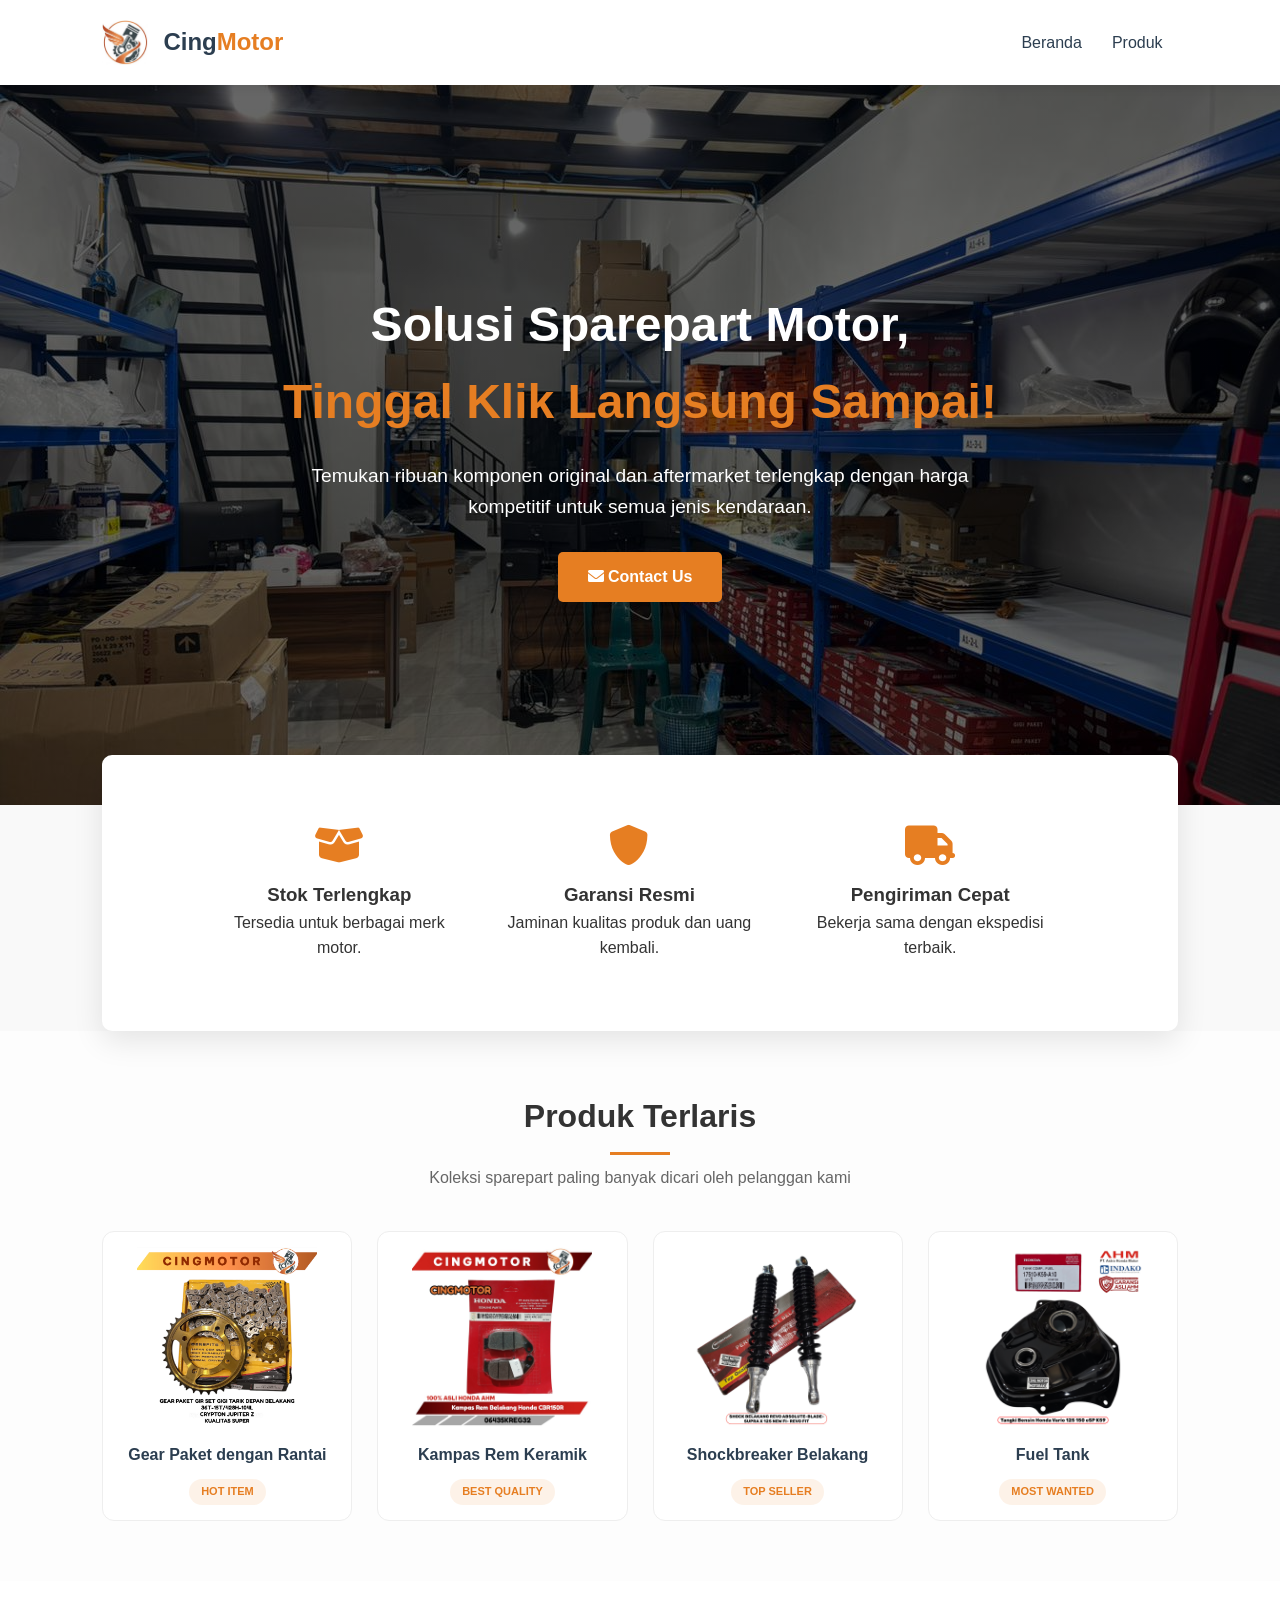
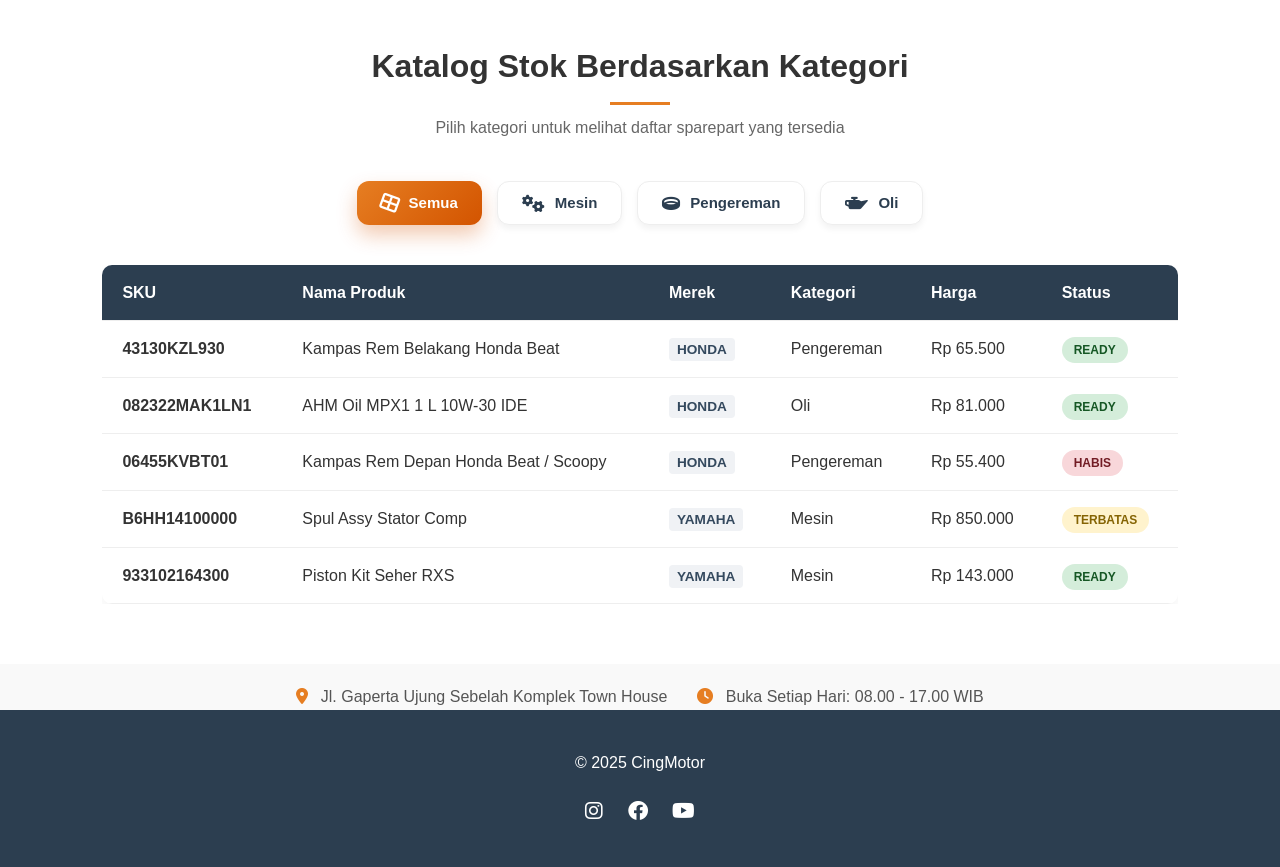
==== index.html @ 2912e98e "first commit" ====
<!DOCTYPE html>
<html lang="id">
<head>
    <meta charset="UTF-8">
    <meta name="viewport" content="width=device-width, initial-scale=1.0">
    <title>CingMotor</title>
    <link rel="stylesheet" href="assets/style.css">
    <link rel="stylesheet" href="https://cdnjs.cloudflare.com/ajax/libs/font-awesome/6.0.0/css/all.min.css">
</head>
<body>

    <header>
        <nav class="navbar">
            <div class="brand-group">
                <img src="assets/image/CingMotor.jpg" width = "9%" alt="Logo CingMotor" class="logo-img">
                <div class="logo">Cing<span>Motor</span></div>
            </div>
            <ul class="nav-links">
                <li><a href="#">Beranda</a></li>
                <li><a href="#produk">Produk</a></li>
            </ul>
        </nav>
    </header>

<section class="hero">
    <div class="hero-content">
        <h1>Solusi Sparepart Motor, <br><span>Tinggal Klik Langsung Sampai!</span></h1>
        <p>Temukan ribuan komponen original dan aftermarket terlengkap dengan harga kompetitif untuk semua jenis kendaraan.</p>
        <div class="hero-buttons">
            <a href="contactus.html" target="blank" class="btn-secondary"><i class="fas fa-envelope"></i> Contact Us</a>
        </div>
    </div>
</section>

    <section class="features">
        <div class="feature-box">
            <i class="fas fa-box-open"></i>
            <h3>Stok Terlengkap</h3>
            <p>Tersedia untuk berbagai merk motor.</p>
        </div>
        <div class="feature-box">
            <i class="fas fa-shield-alt"></i>
            <h3>Garansi Resmi</h3>
            <p>Jaminan kualitas produk dan uang kembali.</p>
        </div>
        <div class="feature-box">
            <i class="fas fa-truck"></i>
            <h3>Pengiriman Cepat</h3>
            <p>Bekerja sama dengan ekspedisi terbaik.</p>
        </div>
    </section>

    <section id="produk" class="best-seller">
    <h2 class="section-title">Produk Terlaris</h2>
    <p class="section-subtitle">Koleksi sparepart paling banyak dicari oleh pelanggan kami</p>
    
    <div class="seller-grid">
        <div class="seller-card">
            <div class="seller-img">
                <img src="assets/image/gear.png" alt="Gear Paket">
            </div>
            <h4>Gear Paket dengan Rantai</h4>
            <span class="tag-trending">Hot Item</span>
        </div>

        <div class="seller-card">
            <div class="seller-img">
                <img src="assets/image/kampas.jpg" alt="Kampas Rem">
            </div>
            <h4>Kampas Rem Keramik</h4>
            <span class="tag-trending">Best Quality</span>
        </div>

        <div class="seller-card">
            <div class="seller-img">
                <img src="assets/image/shock.png" alt="Shock Breaker">
            </div>
            <h4>Shockbreaker Belakang</h4>
            <span class="tag-trending">Top Seller</span>
        </div>

        <div class="seller-card">
            <div class="seller-img">
                <img src="assets/image/tangki.png" alt="Fuel Tank">
            </div>
            <h4>Fuel Tank</h4>
            <span class="tag-trending">Most Wanted</span>
        </div>
    </div>
</section>

<section class="table-section">
    <h2 class="section-title">Katalog Stok Berdasarkan Kategori</h2>
    <p class="section-subtitle">Pilih kategori untuk melihat daftar sparepart yang tersedia</p>

    <div class="filter-group">
        <button class="btn-filter active" onclick="filterTable('semua')"><i class="fas fa-th-large"></i> Semua</button>
        <button class="btn-filter" onclick="filterTable('mesin')"><i class="fas fa-cogs"></i> Mesin</button>
        <button class="btn-filter" onclick="filterTable('pengereman')"><i class="fas fa-ring"></i> Pengereman</button>
        <button class="btn-filter" onclick="filterTable('oli')"><i class="fas fa-oil-can"></i> Oli</button>
    </div>
    
    <div class="table-container">
        <table class="styled-table" id="sparepartTable">
            <thead>
                <tr>
                    <th>SKU</th>
                    <th>Nama Produk</th>
                    <th>Merek</th> <th>Kategori</th>
                    <th>Harga</th>
                    <th>Status</th>
                </tr>
            </thead>
            <tbody>
                <tr data-category="pengereman">
                    <td><strong>43130KZL930</strong></td>
                    <td>Kampas Rem Belakang Honda Beat</td>
                    <td><span class="brand-name">HONDA</span></td>
                    <td>Pengereman</td>
                    <td>Rp 65.500</td>
                    <td><span class="status ready">Ready</span></td>
                </tr>
                <tr data-category="oli">
                    <td><strong>082322MAK1LN1</strong></td>
                    <td>AHM Oil MPX1 1 L 10W-30 IDE</td>
                    <td><span class="brand-name">HONDA</span></td>
                    <td>Oli</td>
                    <td>Rp 81.000</td>
                    <td><span class="status ready">Ready</span></td>
                </tr>
                <tr data-category="pengereman">
                    <td><strong>06455KVBT01</strong></td>
                    <td>Kampas Rem Depan Honda Beat / Scoopy</td>
                    <td><span class="brand-name">HONDA</span></td>
                    <td>Pengereman</td>
                    <td>Rp 55.400</td>
                    <td><span class="status out">Habis</span></td>
                </tr>
                <tr data-category="mesin">
                    <td><strong>B6HH14100000</strong></td>
                    <td>Spul Assy Stator Comp</td>
                    <td><span class="brand-name">YAMAHA</span></td>
                    <td>Mesin</td>
                    <td>Rp 850.000</td>
                    <td><span class="status limited">Terbatas</span></td>
                </tr>
                <tr data-category="mesin">
                    <td><strong>933102164300</strong></td>
                    <td>Piston Kit Seher RXS</td>
                    <td><span class="brand-name">YAMAHA</span></td>
                    <td>Mesin</td>
                    <td>Rp 143.000</td>
                    <td><span class="status ready">Ready</span></td>
                </tr>
            </tbody>
        </table>
    </div>
</section>


<!-- <section class="store-location">
    <h2 class="section-title">Lokasi Toko Kami</h2>
    <p class="section-subtitle">Kunjungi toko kami untuk pencarian sparepart yang berkualitas</p>
     -->


    <div class="address-details">
        <p><i class="fas fa-map-marker-alt"></i> Jl. Gaperta Ujung Sebelah Komplek Town House</p>
        <p><i class="fas fa-clock"></i> Buka Setiap Hari: 08.00 - 17.00 WIB</p>
    </div>
</section>

<!-- Footer -->
    <footer>
        <div class="footer-content">
            <p>&copy; 2025 CingMotor</p>
            <div class="socials">
                <a href="#"><i class="fab fa-instagram"></i></a>
                <a href="#"><i class="fab fa-facebook"></i></a>
                <a href="#"><i class="fab fa-youtube"></i></a>
            </div>
        </div>
    </footer>

</body>
</html>
---- assets/style.css ----
/* Reset Dasar */
* {
    margin: 0;
    padding: 0;
    box-sizing: border-box;
    font-family: 'Segoe UI', Tahoma, Geneva, Verdana, sans-serif;
}

:root {
    --primary-color: #e67e22; /* Oranye Otomotif */
    --dark-color: #2c3e50;
    --light-color: #ecf0f1;
    --text-color: #333;
}

body {
    line-height: 1.6;
    color: var(--text-color);
    background-color: #f9f9f9;
}

/* Navbar */
.navbar {
    display: flex;
    justify-content: space-between;
    align-items: center;
    padding: 20px 8%;
    background: #fff;
    box-shadow: 0 2px 10px rgba(0,0,0,0.1);
    position: sticky;
    top: 0;
    z-index: 1000;
}

.brand-group {
    display: flex;
    align-items: center;
    gap: 15px;           
}

.logo {
    font-size: 24px;
    font-weight: bold;
    color: var(--dark-color);
}

.logo span {
    color: var(--primary-color);
}

.nav-links {
    list-style: none;
    display: flex;
}

.nav-links li {
    margin: 0 15px;
}

.nav-links a {
    text-decoration: none;
    color: var(--dark-color);
    font-weight: 500;
    transition: 0.3s;
}

.nav-links a:hover {
    color: var(--primary-color);
}

.nav-icons a {
    color: var(--dark-color);
    margin-left: 15px;
    text-decoration: none;
    font-size: 18px;
}

.btn-login {
    background: var(--primary-color);
    color: #fff !important;
    padding: 8px 20px;
    border-radius: 5px;
    font-size: 14px !important;
}

/* Hero Section */
.hero {
    height: 80vh;
    background: linear-gradient(rgba(0,0,0,0.6), rgba(0,0,0,0.6)), 
                url('image/background-store.jpeg');
    background-size: cover;
    background-position: center;
    display: flex;
    align-items: center;
    justify-content: center;
    text-align: center;
    color: #fff;
    padding: 0 20px;
}

.hero-content h1 {
    font-size: 3rem;
    margin-bottom: 20px;
}

.hero-content h1 span {
    color: var(--primary-color);
}

.hero-content p {
    font-size: 1.2rem;
    max-width: 700px;
    margin: 0 auto 30px;
}

.btn-primary {
    background: var(--primary-color);
    color: #fff;
    padding: 12px 30px;
    text-decoration: none;
    border-radius: 5px;
    font-weight: bold;
    margin-right: 10px;
    display: inline-block;
}

.btn-secondary {
    background: #25d366; /* Warna WhatsApp */
    color: #fff;
    padding: 12px 30px;
    text-decoration: none;
    border-radius: 5px;
    font-weight: bold;
    display: inline-block;
}

/* Features */
.features {
    display: flex;
    justify-content: space-around;
    padding: 50px 8%;
    background: #fff;
    margin-top: -50px;
    border-radius: 10px;
    box-shadow: 0 10px 30px rgba(0,0,0,0.1);
    width: 84%;
    margin-left: auto;
    margin-right: auto;
    position: relative;
}

.feature-box {
    text-align: center;
    padding: 20px;
}

.feature-box i {
    font-size: 40px;
    color: var(--primary-color);
    margin-bottom: 15px;
}

/* Categories */
.categories {
    padding: 80px 8%;
    text-align: center;
}

.section-title {
    margin-bottom: 40px;
    font-size: 2rem;
    position: relative;
}

.section-title::after {
    content: '';
    width: 60px;
    height: 3px;
    background: var(--primary-color);
    display: block;
    margin: 10px auto;
}

.category-grid {
    display: grid;
    grid-template-columns: repeat(auto-fit, minmax(200px, 1fr));
    gap: 20px;
}

.cat-card {
    background: #fff;
    padding: 40px;
    border-radius: 10px;
    box-shadow: 0 5px 15px rgba(0,0,0,0.05);
    transition: 0.3s;
    cursor: pointer;
}

.cat-card:hover {
    transform: translateY(-10px);
    background: var(--primary-color);
    color: #fff;
}

.cat-card i {
    font-size: 50px;
    margin-bottom: 15px;
}

/* Gaya Baru untuk Tombol Contact Us */
.btn-secondary {
    background:var(--primary-color); /* Warna abu-abu gelap yang elegan */
    color: #fff;
    padding: 12px 30px;
    text-decoration: none;
    border-radius: 5px;
    font-weight: bold;
    display: inline-block;
    transition: 0.3s;
}

.btn-secondary:hover {
    background: #9c4c00;
}

/* Contact Section Styles */
.contact-section {
    padding: 80px 8%;
    background-color: #fff;
    text-align: center;
}

.contact-container {
    max-width: 600px;
    margin: 40px auto 0;
    text-align: left;
    background: #f9f9f9;
    padding: 30px;
    border-radius: 10px;
    box-shadow: 0 5px 20px rgba(0,0,0,0.05);
}

.form-group {
    margin-bottom: 20px;
}

.form-group label {
    display: block;
    margin-bottom: 5px;
    font-weight: 600;
    color: var(--dark-color);
}

.form-group input, 
.form-group textarea {
    width: 100%;
    padding: 12px;
    border: 1px solid #ddd;
    border-radius: 5px;
    font-size: 16px;
    outline: none;
    transition: 0.3s;
}

.form-group input:focus, 
.form-group textarea:focus {
    border-color: var(--primary-color);
    box-shadow: 0 0 5px rgba(230, 126, 34, 0.2);
}

.btn-submit {
    width: 100%;
    background: var(--primary-color);
    color: white;
    padding: 15px;
    border: none;
    border-radius: 5px;
    font-size: 16px;
    font-weight: bold;
    cursor: pointer;
    transition: 0.3s;
}

.btn-submit:hover {
    background: #d35400;
}

/* bagian produk */

/* Styling Section Produk Terlaris */
.best-seller {
    padding: 60px 8%;
    background-color: #fdfdfd;
    text-align: center;
}

.section-subtitle {
    color: #666;
    margin-bottom: 40px;
    margin-top: -30px; /* Merapatkan dengan judul */
}

.seller-grid {
    display: grid;
    grid-template-columns: repeat(auto-fit, minmax(200px, 1fr));
    gap: 25px;
}

.seller-card {
    background: #fff;
    padding: 15px;
    border-radius: 12px;
    transition: 0.3s ease;
    border: 1px solid #eee;
}

.seller-card:hover {
    box-shadow: 0 10px 25px rgba(0,0,0,0.08);
    transform: translateY(-5px);
}

.seller-img {
    width:100%;
    height: 180px;
    border-radius: 8px;
    overflow: hidden;
    margin-bottom: 15px;
}

.seller-img img {
    width: 100%;
    height: 100%;
    object-fit:contain;
    transition: 0.5s;
}

.seller-card:hover .seller-img img {
    transform: scale(1.1);
}

.seller-card h4 {
    font-size: 16px;
    color: #2c3e50;
    margin-bottom: 10px;
}

.tag-trending {
    display: inline-block;
    font-size: 11px;
    font-weight: bold;
    color: #e67e22;
    background: rgba(230, 126, 34, 0.1);
    padding: 4px 12px;
    border-radius: 20px;
    text-transform: uppercase;
}

/* table section */

.table-section {
    padding: 60px 8%;
    background: #fff;
    text-align: center;
}

.table-container {
    overflow-x: auto;
    margin-top: 30px;
}

.styled-table {
    border-collapse: collapse;
    width: 100%;
    min-width: 600px; /* Agar tidak terlalu sempit di layar kecil */
    box-shadow: 0 5px 15px rgba(0, 0, 0, 0.05);
    border-radius: 10px;
    overflow: hidden;
    text-align: left;
}

.styled-table thead tr {
    background-color: #2c3e50;
    color: #ffffff;
    font-weight: bold;
}

.styled-table th, .styled-table td {
    padding: 15px 20px;
    border-bottom: 1px solid #eee;
}

.styled-table tbody tr:hover {
    background-color: #f9f9f9; /* Efek highlight saat kursor lewat */
}

.brand-name {
    font-weight: 600;
    color: #34495e;
    background: #f0f2f5;
    padding: 4px 8px;
    border-radius: 4px;
    font-size: 0.85em;
    text-transform: uppercase;
}

/* Container Group Tombol */
.filter-group {
    margin-bottom: 40px;
    display: flex;
    justify-content: center;
    gap: 15px;
    flex-wrap: wrap;
}

/* Gaya Dasar Tombol Filter */
.btn-filter {
    display: flex;
    align-items: center;
    gap: 10px;
    padding: 12px 24px;
    border: none;
    background: #fff;
    color: #2c3e50;
    border-radius: 12px;
    cursor: pointer;
    font-weight: 600;
    font-size: 15px;
    box-shadow: 0 4px 6px rgba(0, 0, 0, 0.05);
    transition: all 0.4s cubic-bezier(0.175, 0.885, 0.32, 1.275);
    border: 1px solid #eee;
}

/* Ikon di dalam Tombol */
.btn-filter i {
    font-size: 18px;
    transition: 0.3s;
}

/* Efek Hover (Saat Kursor Di Atas Tombol) */
.btn-filter:hover {
    transform: translateY(-5px);
    box-shadow: 0 8px 15px rgba(230, 126, 34, 0.2);
    border-color: #e67e22;
    color: #e67e22;
}

/* Gaya Tombol Saat Aktif (Terpilih) */
.btn-filter.active {
    background: linear-gradient(135deg, #e67e22 0%, #d35400 100%);
    color: white;
    border: none;
    box-shadow: 0 10px 20px rgba(211, 84, 0, 0.3);
}

.btn-filter.active i {
    transform: rotate(20deg); /* Animasi kecil pada ikon saat aktif */
}


/* Label Status Stok */
.status {
    padding: 6px 12px;
    border-radius: 20px;
    font-size: 12px;
    font-weight: bold;
    text-transform: uppercase;
}

.status.ready { 
    background: #d4edda; 
    color: #155724; 
}

.status.limited { 
    background: #fff3cd; 
    color: #856404; 
}

.status.out { 
    background: #f8d7da; 
    color: #721c24; 
}

/* maps section */

.store-location {
    padding: 60px 8%;
    background-color: #fff;
    text-align: center;
}

.map-container {
    width: 100%;
    max-width: 1000px;
    margin: 30px auto;
    border-radius: 15px;
    overflow: hidden; /* Agar sudut iframe ikut melengkung */
    box-shadow: 0 10px 30px rgba(0,0,0,0.1);
    line-height: 0; /* Menghilangkan celah kecil di bawah iframe */
}

.address-details {
    margin-top: 20px;
    display: flex;
    justify-content: center;
    gap: 30px;
    flex-wrap: wrap;
    color: #555;
    font-weight: 500;
}

.address-details i {
    color: #e67e22; /* Warna orange CingMotor */
    margin-right: 8px;
}

/* Footer */
footer {
    background: var(--dark-color);
    color: #fff;
    padding: 40px 8%;
    text-align: center;
}

.socials {
    margin-top: 20px;
}

.socials a {
    color: #fff;
    font-size: 20px;
    margin: 0 10px;
    transition: 0.3s;
}

.socials a:hover {
    color: var(--primary-color);
}


/* Scroll halus saat tombol ditekan */
html {
    scroll-behavior: smooth;
}

/* Container pembungkus utama agar tinggi full layar dikurangi navbar */
.thank-you-wrapper {
    display: flex;
    justify-content: center; /* Tengah secara horizontal */
    align-items: center;     /* Tengah secara vertikal */
    height: 80vh;            /* Mengambil 80% tinggi layar */
    text-align: center;      /* Mengetengahkan teks di dalam div */
}

.thank-you-content h1 {
    font-size: 4rem;
    color: var(--primary-color);
    margin-bottom: 10px;
    letter-spacing: 5px;
}

.thank-you-content h2 {
    font-size: 1.5rem;
    color: var(--dark-color);
    font-weight: 400;
}

/* Opsional: Tambahan animasi halus */
.thank-you-content {
    animation: zoomIn 0.5s ease-out;
}


@keyframes zoomIn {
    from { opacity: 0; transform: scale(0.9); }
    to { opacity: 1; transform: scale(1); }
}

/* Responsif */
@media (max-width: 768px) {
    .nav-links { display: none; }
    .hero-content h1 { font-size: 2rem; }
    .features { flex-direction: column; margin-top: 20px; width: 90%; }
}

/* Responsif Mobile */
@media (max-width: 600px) {
    .btn-filter {
        padding: 10px 18px;
        font-size: 14px;
        flex: 1 1 40%; /* Membuat tombol mengisi lebar 2-2 di HP */
        justify-content: center;
    }
}

/* Responsif untuk HP */
@media (max-width: 768px) {
    .address-details {
        flex-direction: column;
        gap: 10px;
    }
}
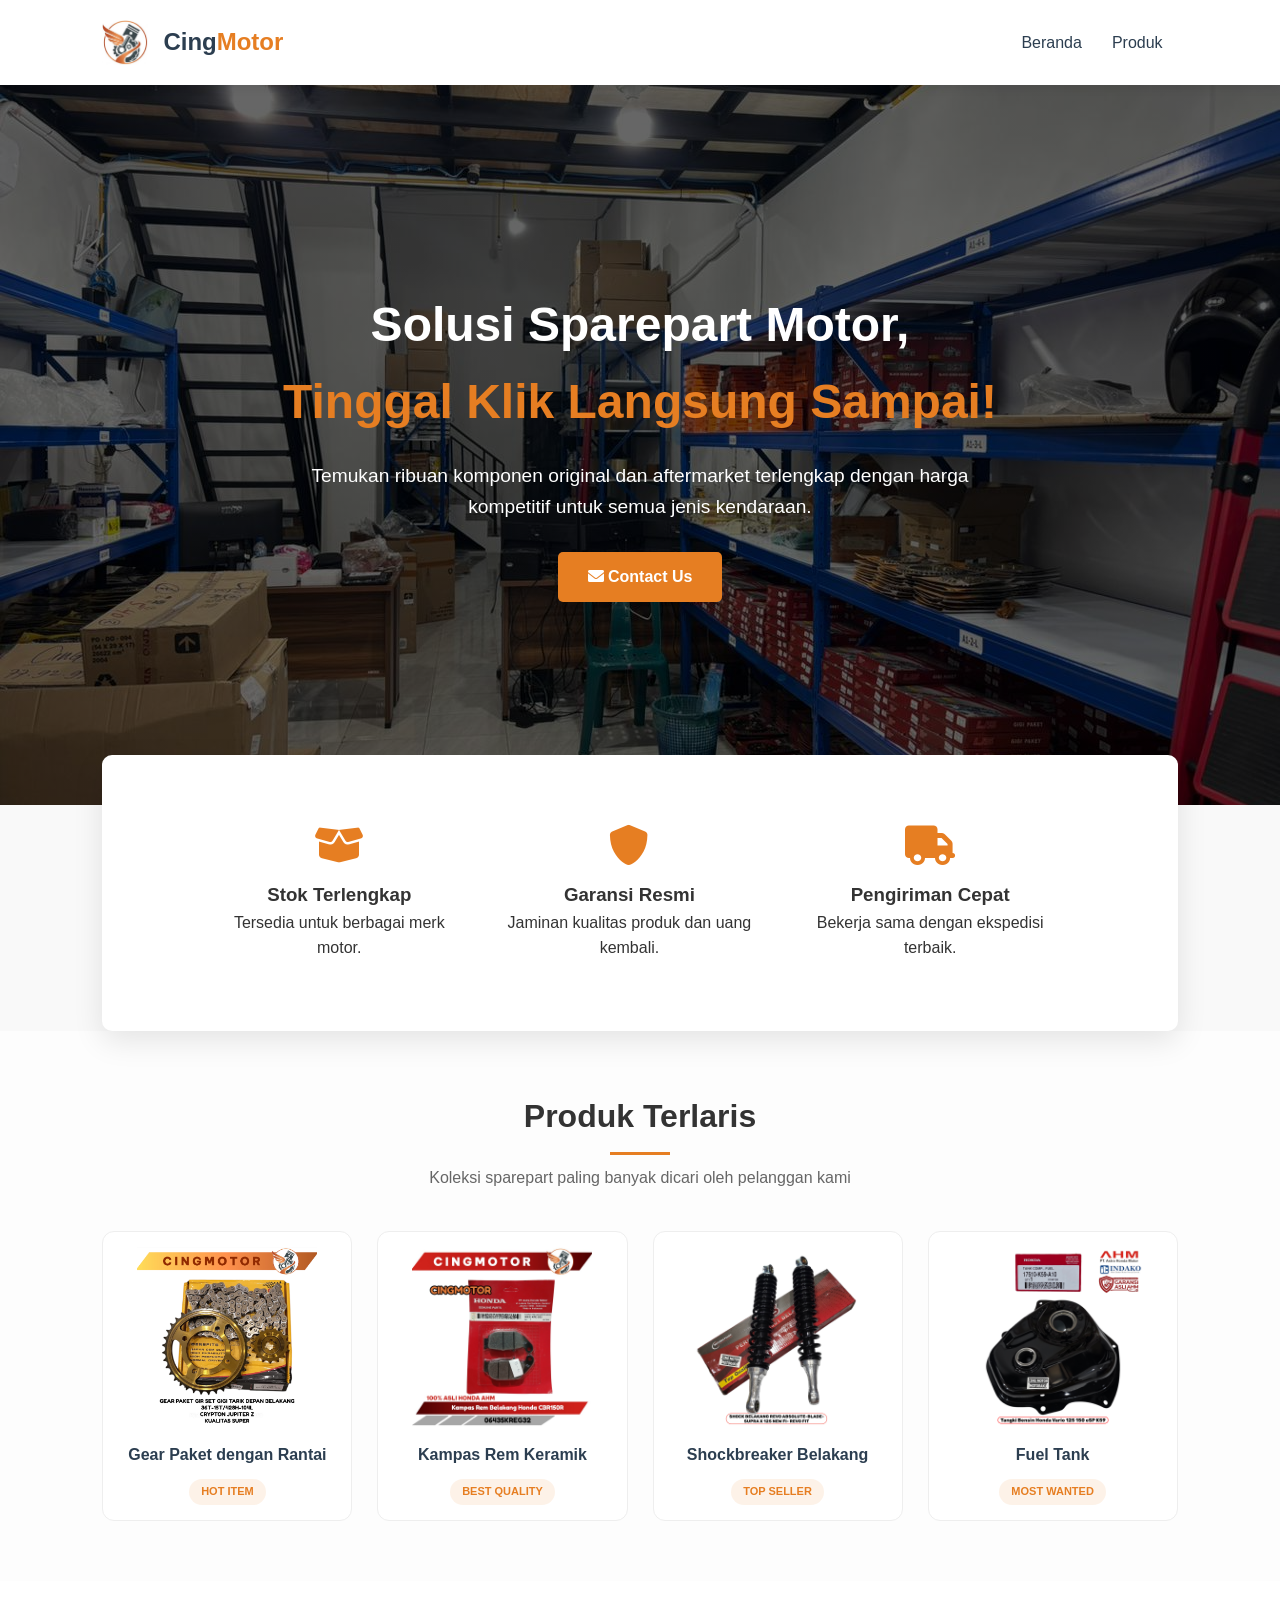
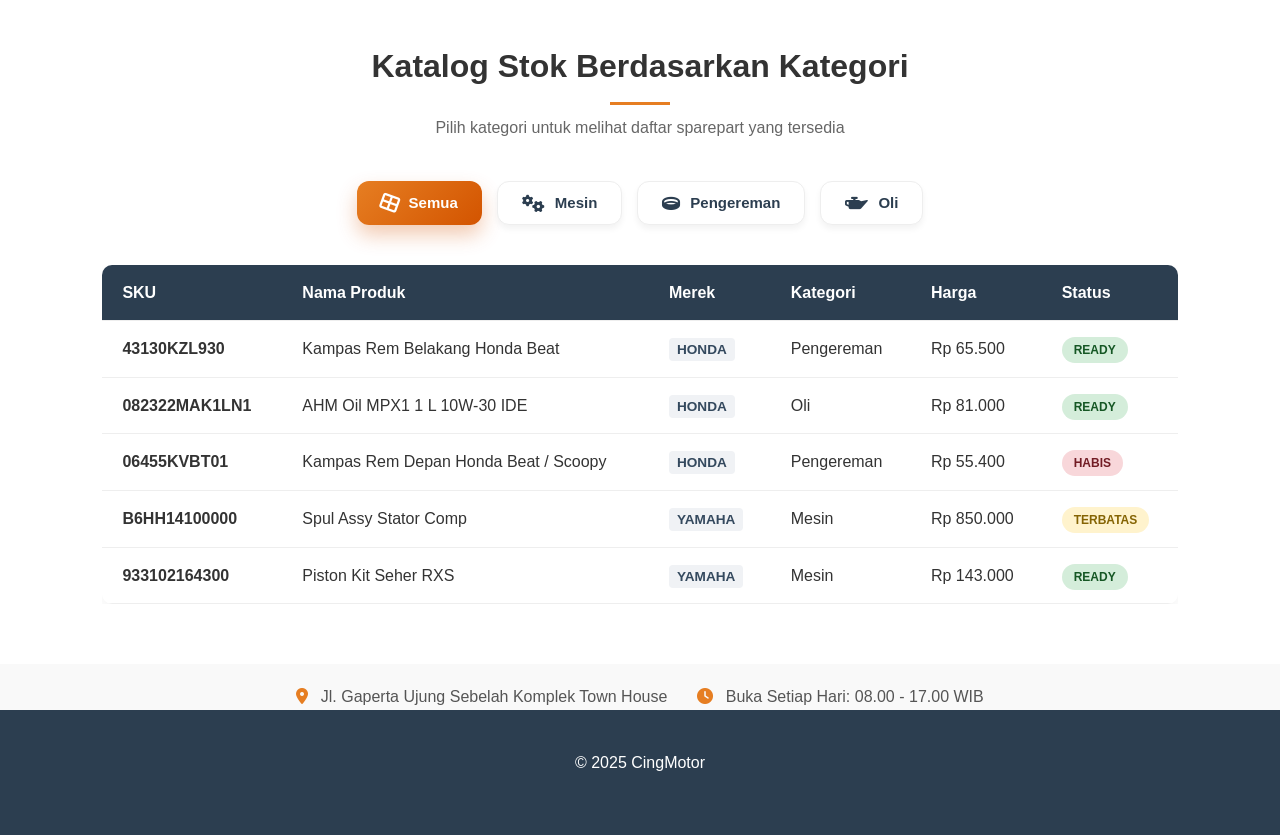
==== commit 9430a305: "menghapus fotter" ====
--- a/index.html
+++ b/index.html
@@ -175,9 +175,6 @@
         <div class="footer-content">
             <p>&copy; 2025 CingMotor</p>
             <div class="socials">
-                <a href="#"><i class="fab fa-instagram"></i></a>
-                <a href="#"><i class="fab fa-facebook"></i></a>
-                <a href="#"><i class="fab fa-youtube"></i></a>
             </div>
         </div>
     </footer>
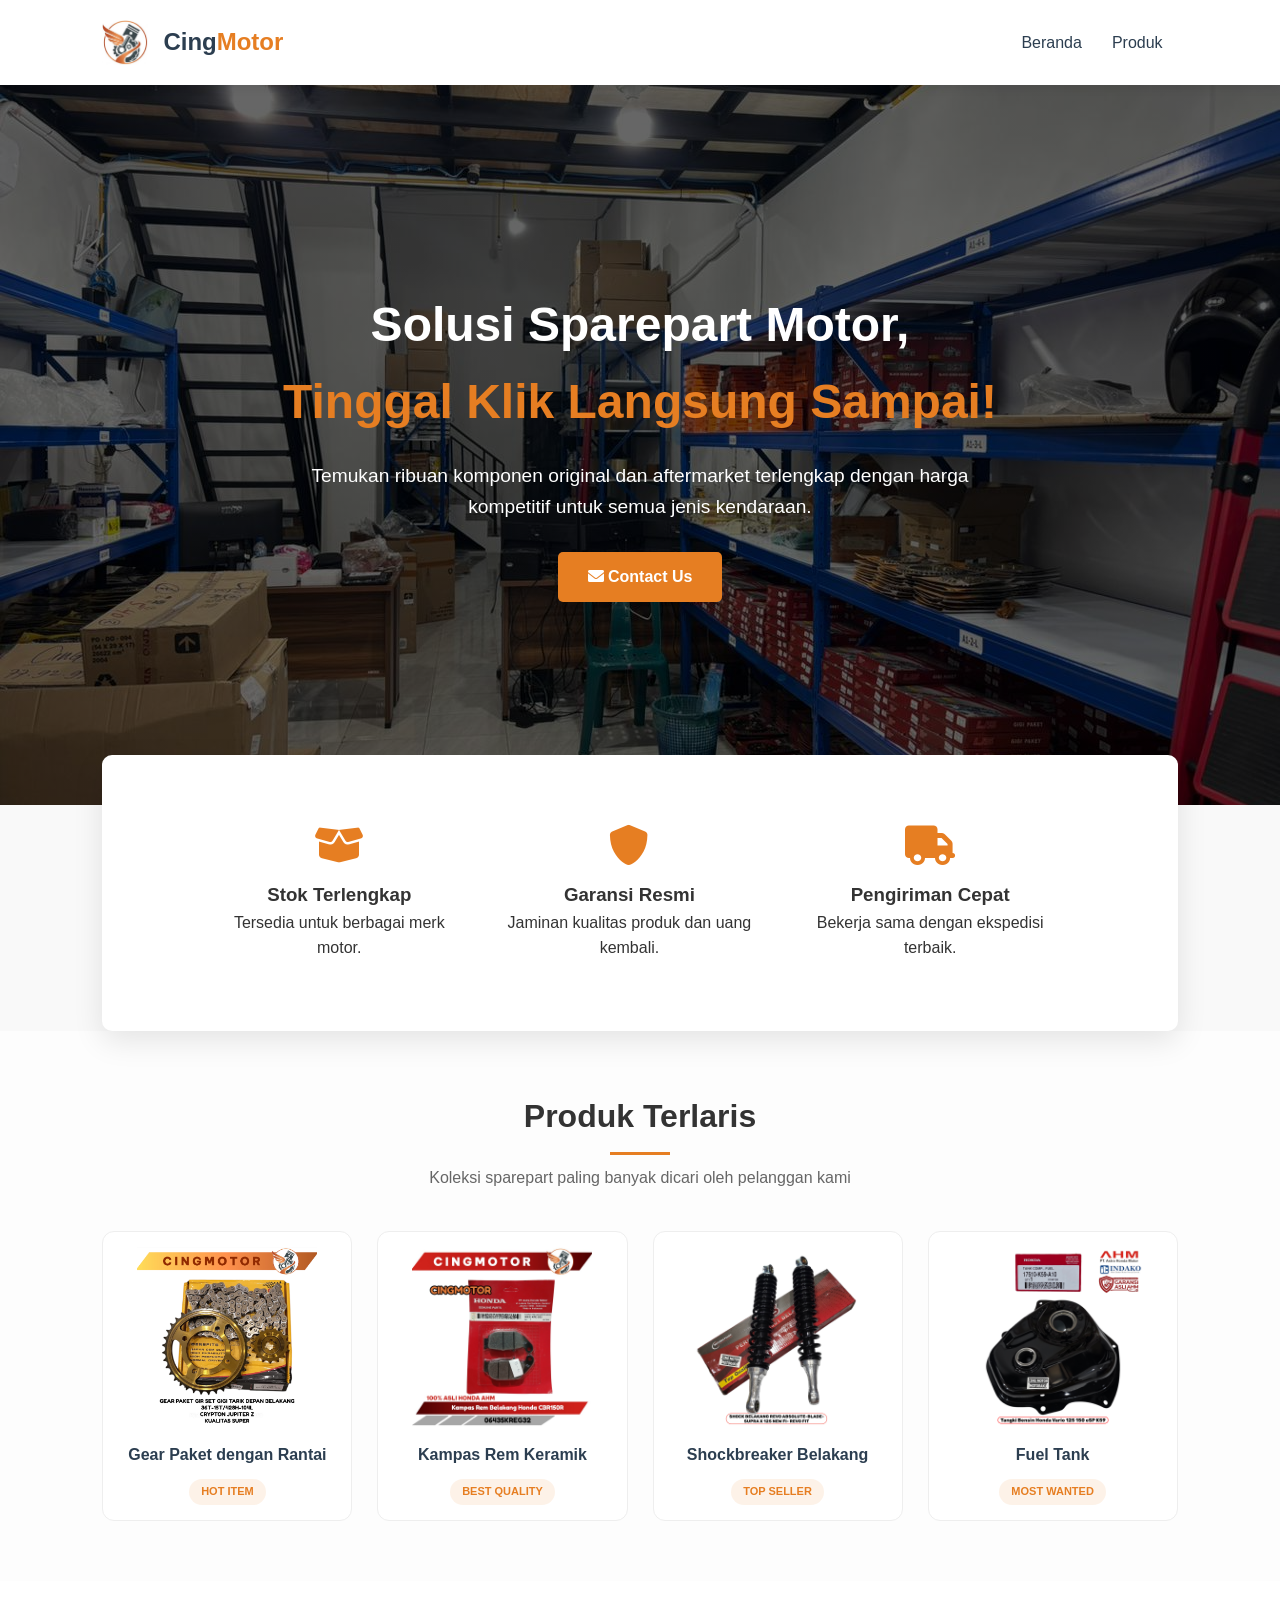
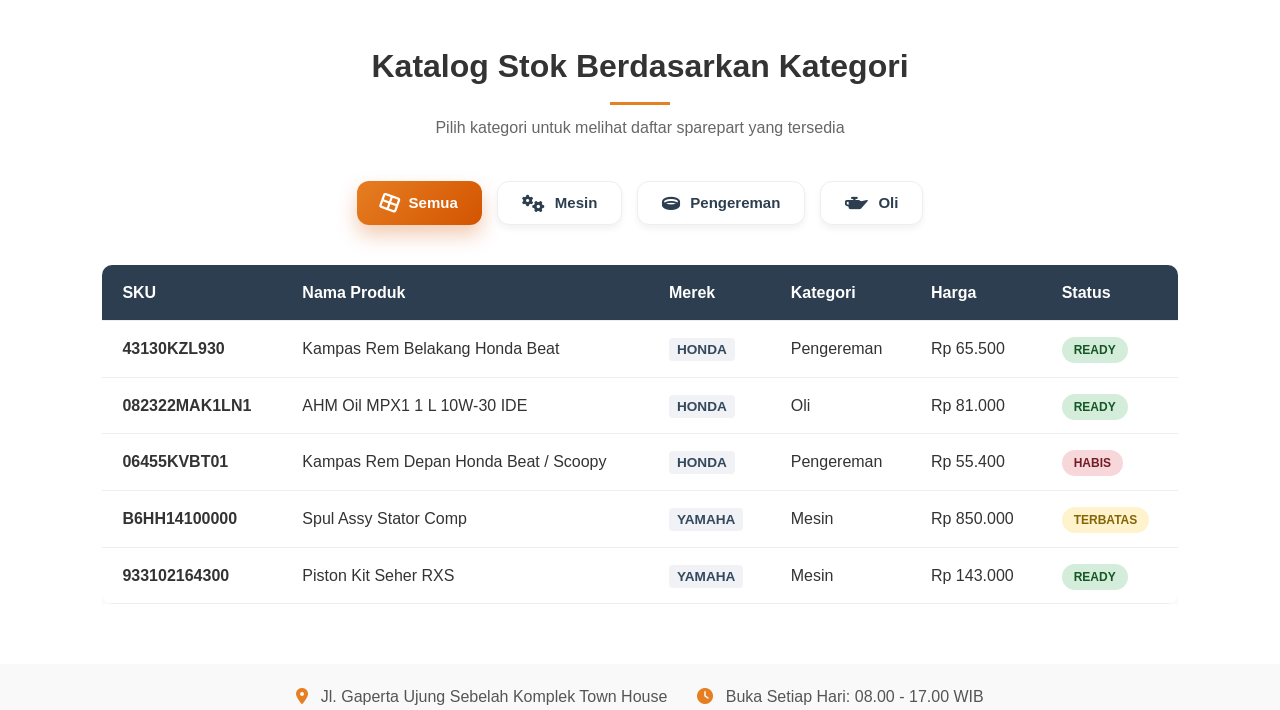
==== commit 18a69379: "HAPUS FOOTER" ====
--- a/index.html
+++ b/index.html
@@ -171,13 +171,7 @@
 </section>
 
 <!-- Footer -->
-    <footer>
-        <div class="footer-content">
-            <p>&copy; 2025 CingMotor</p>
-            <div class="socials">
-            </div>
-        </div>
-    </footer>
+
 
 </body>
 </html>
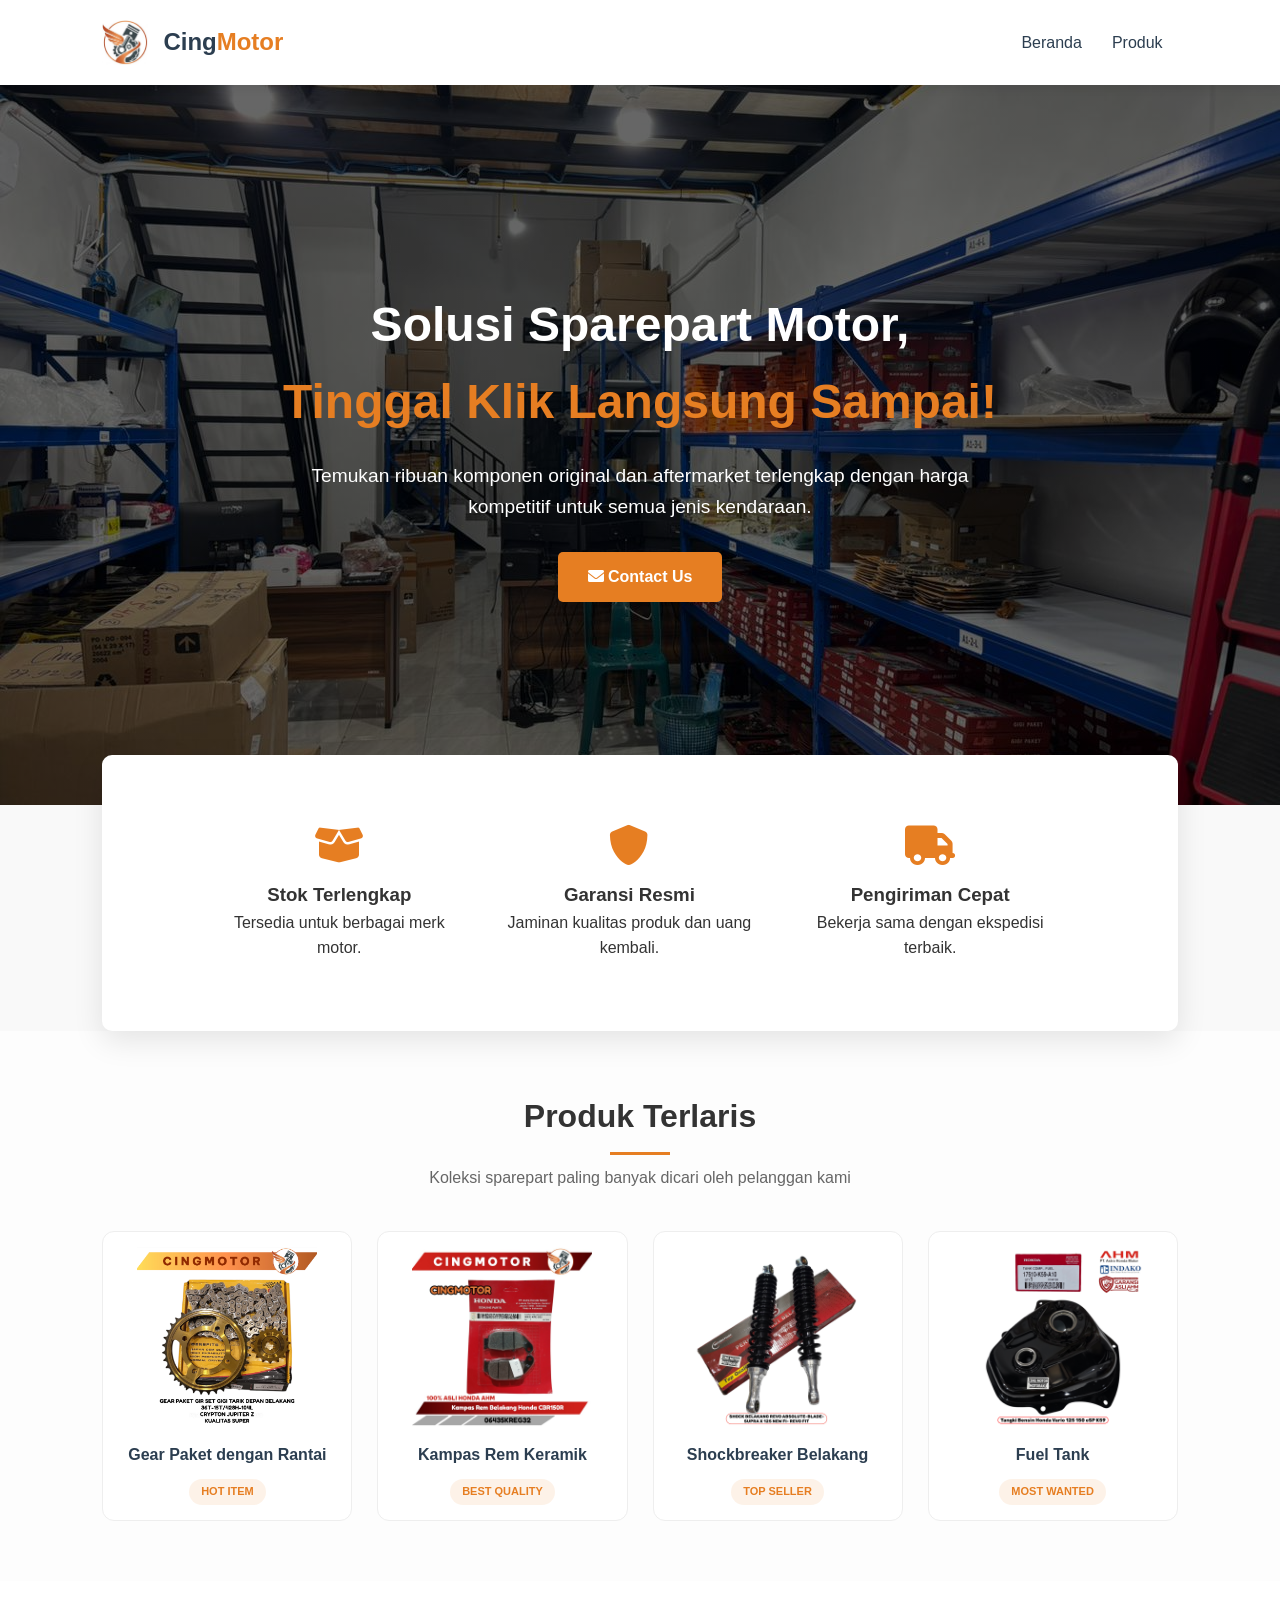
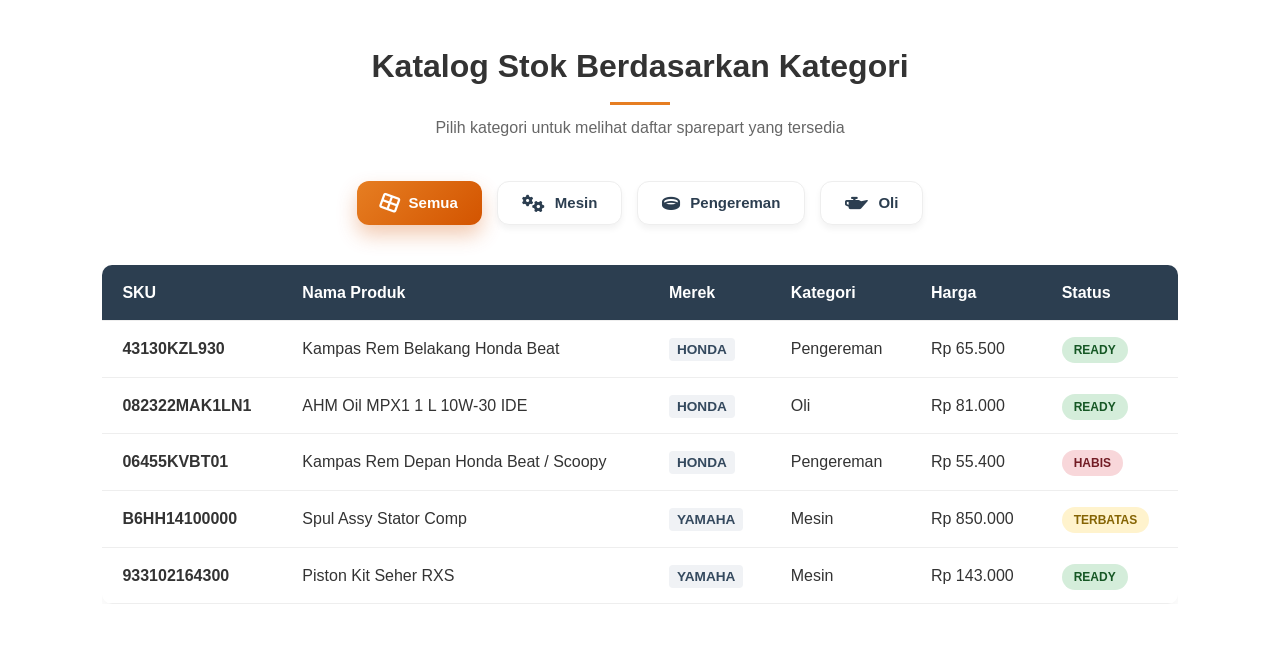
==== commit e27d3b71: "adfnj" ====
--- a/index.html
+++ b/index.html
@@ -1,177 +1,196 @@
-<!DOCTYPE html>
+<!doctype html>
 <html lang="id">
-<head>
-    <meta charset="UTF-8">
-    <meta name="viewport" content="width=device-width, initial-scale=1.0">
+  <head>
+    <meta charset="UTF-8" />
+    <meta name="viewport" content="width=device-width, initial-scale=1.0" />
     <title>CingMotor</title>
-    <link rel="stylesheet" href="assets/style.css">
-    <link rel="stylesheet" href="https://cdnjs.cloudflare.com/ajax/libs/font-awesome/6.0.0/css/all.min.css">
-</head>
-<body>
-
+    <link rel="stylesheet" href="assets/style.css" />
+    <link
+      rel="stylesheet"
+      href="https://cdnjs.cloudflare.com/ajax/libs/font-awesome/6.0.0/css/all.min.css"
+    />
+  </head>
+  <body>
     <header>
-        <nav class="navbar">
-            <div class="brand-group">
-                <img src="assets/image/CingMotor.jpg" width = "9%" alt="Logo CingMotor" class="logo-img">
-                <div class="logo">Cing<span>Motor</span></div>
-            </div>
-            <ul class="nav-links">
-                <li><a href="#">Beranda</a></li>
-                <li><a href="#produk">Produk</a></li>
-            </ul>
-        </nav>
+      <nav class="navbar">
+        <div class="brand-group">
+          <img
+            src="assets/image/CingMotor.jpg"
+            width="9%"
+            alt="Logo CingMotor"
+            class="logo-img"
+          />
+          <div class="logo">Cing<span>Motor</span></div>
+        </div>
+        <ul class="nav-links">
+          <li><a href="#">Beranda</a></li>
+          <li><a href="#produk">Produk</a></li>
+        </ul>
+      </nav>
     </header>
 
-<section class="hero">
-    <div class="hero-content">
-        <h1>Solusi Sparepart Motor, <br><span>Tinggal Klik Langsung Sampai!</span></h1>
-        <p>Temukan ribuan komponen original dan aftermarket terlengkap dengan harga kompetitif untuk semua jenis kendaraan.</p>
+    <section class="hero">
+      <div class="hero-content">
+        <h1>
+          Solusi Sparepart Motor, <br /><span
+            >Tinggal Klik Langsung Sampai!</span
+          >
+        </h1>
+        <p>
+          Temukan ribuan komponen original dan aftermarket terlengkap dengan
+          harga kompetitif untuk semua jenis kendaraan.
+        </p>
         <div class="hero-buttons">
-            <a href="contactus.html" target="blank" class="btn-secondary"><i class="fas fa-envelope"></i> Contact Us</a>
+          <a href="contactus.html" target="blank" class="btn-secondary"
+            ><i class="fas fa-envelope"></i> Contact Us</a
+          >
         </div>
-    </div>
-</section>
+      </div>
+    </section>
 
     <section class="features">
-        <div class="feature-box">
-            <i class="fas fa-box-open"></i>
-            <h3>Stok Terlengkap</h3>
-            <p>Tersedia untuk berbagai merk motor.</p>
-        </div>
-        <div class="feature-box">
-            <i class="fas fa-shield-alt"></i>
-            <h3>Garansi Resmi</h3>
-            <p>Jaminan kualitas produk dan uang kembali.</p>
-        </div>
-        <div class="feature-box">
-            <i class="fas fa-truck"></i>
-            <h3>Pengiriman Cepat</h3>
-            <p>Bekerja sama dengan ekspedisi terbaik.</p>
-        </div>
+      <div class="feature-box">
+        <i class="fas fa-box-open"></i>
+        <h3>Stok Terlengkap</h3>
+        <p>Tersedia untuk berbagai merk motor.</p>
+      </div>
+      <div class="feature-box">
+        <i class="fas fa-shield-alt"></i>
+        <h3>Garansi Resmi</h3>
+        <p>Jaminan kualitas produk dan uang kembali.</p>
+      </div>
+      <div class="feature-box">
+        <i class="fas fa-truck"></i>
+        <h3>Pengiriman Cepat</h3>
+        <p>Bekerja sama dengan ekspedisi terbaik.</p>
+      </div>
     </section>
 
     <section id="produk" class="best-seller">
-    <h2 class="section-title">Produk Terlaris</h2>
-    <p class="section-subtitle">Koleksi sparepart paling banyak dicari oleh pelanggan kami</p>
-    
-    <div class="seller-grid">
+      <h2 class="section-title">Produk Terlaris</h2>
+      <p class="section-subtitle">
+        Koleksi sparepart paling banyak dicari oleh pelanggan kami
+      </p>
+
+      <div class="seller-grid">
         <div class="seller-card">
-            <div class="seller-img">
-                <img src="assets/image/gear.png" alt="Gear Paket">
-            </div>
-            <h4>Gear Paket dengan Rantai</h4>
-            <span class="tag-trending">Hot Item</span>
+          <div class="seller-img">
+            <img src="assets/image/gear.png" alt="Gear Paket" />
+          </div>
+          <h4>Gear Paket dengan Rantai</h4>
+          <span class="tag-trending">Hot Item</span>
         </div>
 
         <div class="seller-card">
-            <div class="seller-img">
-                <img src="assets/image/kampas.jpg" alt="Kampas Rem">
-            </div>
-            <h4>Kampas Rem Keramik</h4>
-            <span class="tag-trending">Best Quality</span>
+          <div class="seller-img">
+            <img src="assets/image/kampas.jpg" alt="Kampas Rem" />
+          </div>
+          <h4>Kampas Rem Keramik</h4>
+          <span class="tag-trending">Best Quality</span>
         </div>
 
         <div class="seller-card">
-            <div class="seller-img">
-                <img src="assets/image/shock.png" alt="Shock Breaker">
-            </div>
-            <h4>Shockbreaker Belakang</h4>
-            <span class="tag-trending">Top Seller</span>
+          <div class="seller-img">
+            <img src="assets/image/shock.png" alt="Shock Breaker" />
+          </div>
+          <h4>Shockbreaker Belakang</h4>
+          <span class="tag-trending">Top Seller</span>
         </div>
 
         <div class="seller-card">
-            <div class="seller-img">
-                <img src="assets/image/tangki.png" alt="Fuel Tank">
-            </div>
-            <h4>Fuel Tank</h4>
-            <span class="tag-trending">Most Wanted</span>
+          <div class="seller-img">
+            <img src="assets/image/tangki.png" alt="Fuel Tank" />
+          </div>
+          <h4>Fuel Tank</h4>
+          <span class="tag-trending">Most Wanted</span>
         </div>
-    </div>
-</section>
+      </div>
+    </section>
 
-<section class="table-section">
-    <h2 class="section-title">Katalog Stok Berdasarkan Kategori</h2>
-    <p class="section-subtitle">Pilih kategori untuk melihat daftar sparepart yang tersedia</p>
+    <section class="table-section">
+      <h2 class="section-title">Katalog Stok Berdasarkan Kategori</h2>
+      <p class="section-subtitle">
+        Pilih kategori untuk melihat daftar sparepart yang tersedia
+      </p>
 
-    <div class="filter-group">
-        <button class="btn-filter active" onclick="filterTable('semua')"><i class="fas fa-th-large"></i> Semua</button>
-        <button class="btn-filter" onclick="filterTable('mesin')"><i class="fas fa-cogs"></i> Mesin</button>
-        <button class="btn-filter" onclick="filterTable('pengereman')"><i class="fas fa-ring"></i> Pengereman</button>
-        <button class="btn-filter" onclick="filterTable('oli')"><i class="fas fa-oil-can"></i> Oli</button>
-    </div>
-    
-    <div class="table-container">
+      <div class="filter-group">
+        <button class="btn-filter active" onclick="filterTable('semua')">
+          <i class="fas fa-th-large"></i> Semua
+        </button>
+        <button class="btn-filter" onclick="filterTable('mesin')">
+          <i class="fas fa-cogs"></i> Mesin
+        </button>
+        <button class="btn-filter" onclick="filterTable('pengereman')">
+          <i class="fas fa-ring"></i> Pengereman
+        </button>
+        <button class="btn-filter" onclick="filterTable('oli')">
+          <i class="fas fa-oil-can"></i> Oli
+        </button>
+      </div>
+
+      <div class="table-container">
         <table class="styled-table" id="sparepartTable">
-            <thead>
-                <tr>
-                    <th>SKU</th>
-                    <th>Nama Produk</th>
-                    <th>Merek</th> <th>Kategori</th>
-                    <th>Harga</th>
-                    <th>Status</th>
-                </tr>
-            </thead>
-            <tbody>
-                <tr data-category="pengereman">
-                    <td><strong>43130KZL930</strong></td>
-                    <td>Kampas Rem Belakang Honda Beat</td>
-                    <td><span class="brand-name">HONDA</span></td>
-                    <td>Pengereman</td>
-                    <td>Rp 65.500</td>
-                    <td><span class="status ready">Ready</span></td>
-                </tr>
-                <tr data-category="oli">
-                    <td><strong>082322MAK1LN1</strong></td>
-                    <td>AHM Oil MPX1 1 L 10W-30 IDE</td>
-                    <td><span class="brand-name">HONDA</span></td>
-                    <td>Oli</td>
-                    <td>Rp 81.000</td>
-                    <td><span class="status ready">Ready</span></td>
-                </tr>
-                <tr data-category="pengereman">
-                    <td><strong>06455KVBT01</strong></td>
-                    <td>Kampas Rem Depan Honda Beat / Scoopy</td>
-                    <td><span class="brand-name">HONDA</span></td>
-                    <td>Pengereman</td>
-                    <td>Rp 55.400</td>
-                    <td><span class="status out">Habis</span></td>
-                </tr>
-                <tr data-category="mesin">
-                    <td><strong>B6HH14100000</strong></td>
-                    <td>Spul Assy Stator Comp</td>
-                    <td><span class="brand-name">YAMAHA</span></td>
-                    <td>Mesin</td>
-                    <td>Rp 850.000</td>
-                    <td><span class="status limited">Terbatas</span></td>
-                </tr>
-                <tr data-category="mesin">
-                    <td><strong>933102164300</strong></td>
-                    <td>Piston Kit Seher RXS</td>
-                    <td><span class="brand-name">YAMAHA</span></td>
-                    <td>Mesin</td>
-                    <td>Rp 143.000</td>
-                    <td><span class="status ready">Ready</span></td>
-                </tr>
-            </tbody>
+          <thead>
+            <tr>
+              <th>SKU</th>
+              <th>Nama Produk</th>
+              <th>Merek</th>
+              <th>Kategori</th>
+              <th>Harga</th>
+              <th>Status</th>
+            </tr>
+          </thead>
+          <tbody>
+            <tr data-category="pengereman">
+              <td><strong>43130KZL930</strong></td>
+              <td>Kampas Rem Belakang Honda Beat</td>
+              <td><span class="brand-name">HONDA</span></td>
+              <td>Pengereman</td>
+              <td>Rp 65.500</td>
+              <td><span class="status ready">Ready</span></td>
+            </tr>
+            <tr data-category="oli">
+              <td><strong>082322MAK1LN1</strong></td>
+              <td>AHM Oil MPX1 1 L 10W-30 IDE</td>
+              <td><span class="brand-name">HONDA</span></td>
+              <td>Oli</td>
+              <td>Rp 81.000</td>
+              <td><span class="status ready">Ready</span></td>
+            </tr>
+            <tr data-category="pengereman">
+              <td><strong>06455KVBT01</strong></td>
+              <td>Kampas Rem Depan Honda Beat / Scoopy</td>
+              <td><span class="brand-name">HONDA</span></td>
+              <td>Pengereman</td>
+              <td>Rp 55.400</td>
+              <td><span class="status out">Habis</span></td>
+            </tr>
+            <tr data-category="mesin">
+              <td><strong>B6HH14100000</strong></td>
+              <td>Spul Assy Stator Comp</td>
+              <td><span class="brand-name">YAMAHA</span></td>
+              <td>Mesin</td>
+              <td>Rp 850.000</td>
+              <td><span class="status limited">Terbatas</span></td>
+            </tr>
+            <tr data-category="mesin">
+              <td><strong>933102164300</strong></td>
+              <td>Piston Kit Seher RXS</td>
+              <td><span class="brand-name">YAMAHA</span></td>
+              <td>Mesin</td>
+              <td>Rp 143.000</td>
+              <td><span class="status ready">Ready</span></td>
+            </tr>
+          </tbody>
         </table>
-    </div>
-</section>
+      </div>
+    </section>
+
+    <!-- <section class="store-location">
+    <h2 class="section-title">Lokasi Toko Kami</h2>
+    <p class="section-subtitle">Kunjungi toko kami untuk pencarian sparepart yang berkualitas</p>
 
 
-<!-- <section class="store-location">
-    <h2 class="section-title">Lokasi Toko Kami</h2>
-    <p class="section-subtitle">Kunjungi toko kami untuk pencarian sparepart yang berkualitas</p>
-     -->
-
-
-    <div class="address-details">
-        <p><i class="fas fa-map-marker-alt"></i> Jl. Gaperta Ujung Sebelah Komplek Town House</p>
-        <p><i class="fas fa-clock"></i> Buka Setiap Hari: 08.00 - 17.00 WIB</p>
-    </div>
-</section>
-
 <!-- Footer -->
-
-
-</body>
-</html>+  </body>
+</html>
